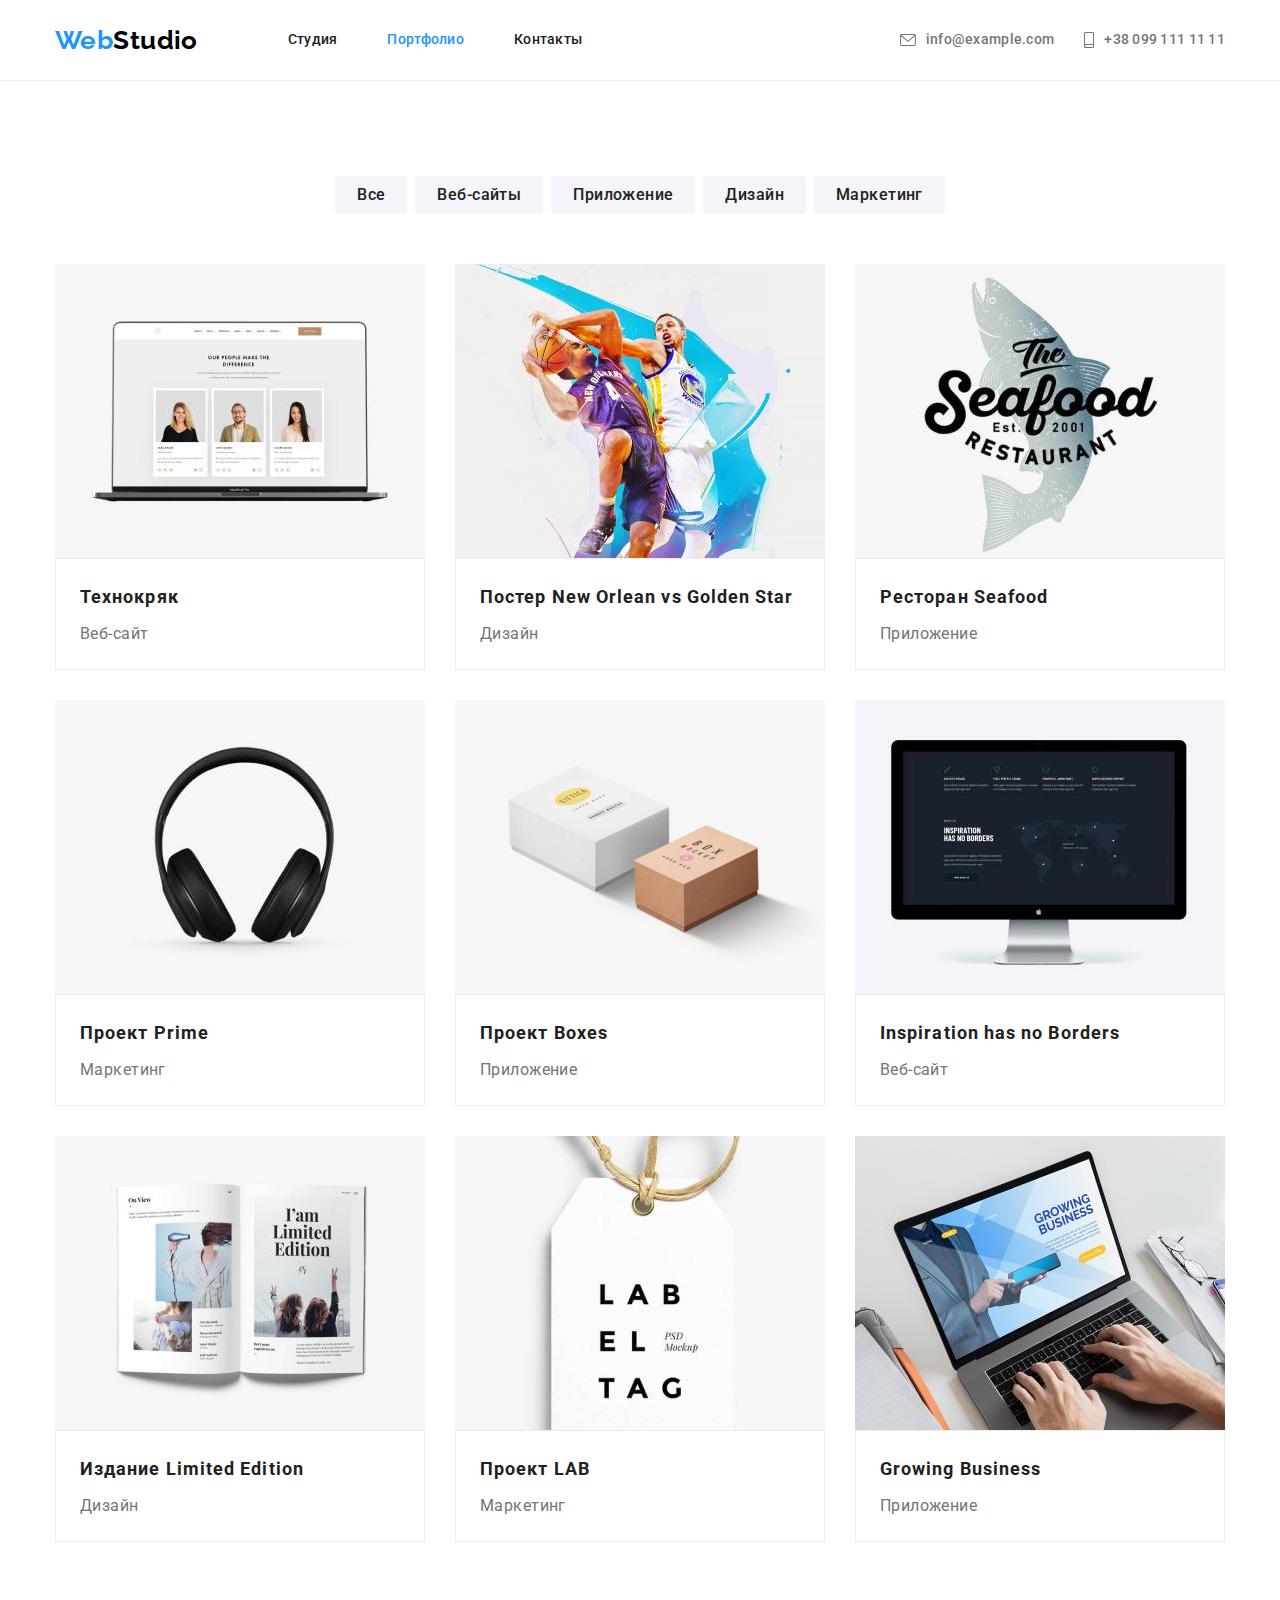
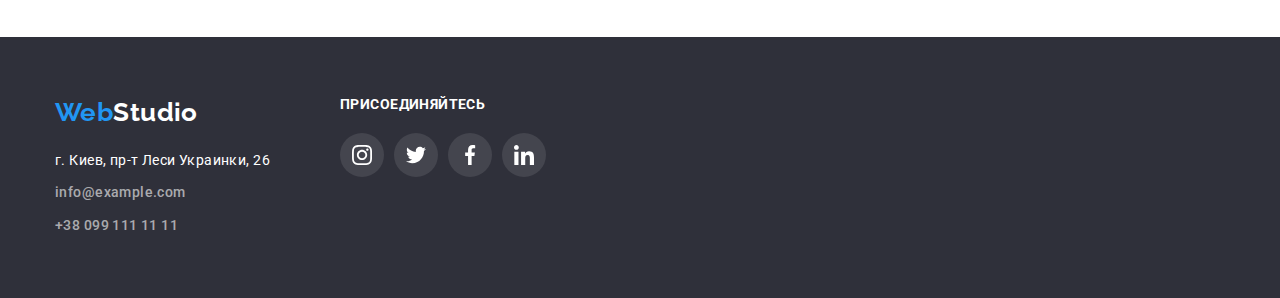
==== portfolio.html @ 205e2533 "hw4" ====
<!DOCTYPE html>
<html lang="en">
<head>
    <meta charset="UTF-8">
    <meta http-equiv="X-UA-Compatible" content="IE=edge">
    <meta name="viewport" content="width=device-width, initial-scale=1.0">
    <title>Portfolio</title>
    <link rel="preconnect" href="https://fonts.googleapis.com">
    <link rel="preconnect" href="https://fonts.gstatic.com" crossorigin>
    <link href="https://fonts.googleapis.com/css2?family=Raleway:wght@700&family=Roboto:wght@400;500;700;900&display=swap"
        rel="stylesheet">
    <link rel="stylesheet" href="https://cdnjs.cloudflare.com/ajax/libs/modern-normalize/0.6.0/modern-normalize.min.css" />
    <link href="./css/style.css" rel="stylesheet">
</head>
<body>
    <!-- Шапка сайта -->
    <header class='portfolio'>
            <div class="container">
                <nav class='main-nav'>
                    <a href="./index.html" class='logo'>
                        <span lang='en' class='logo logo-part'>Web</span><span lang='en'>Studio</span>
                    </a>
            
                    <ul class='site-nav'>
                        <li class="item"><a href="./index.html" class="nav-link ">Студия</a></li>
                        <li class="item"><a href="./portfolio.html" class="nav-link current">Портфолио</a></li>
                        <li class="item"><a href="" class="nav-link">Контакты</a></li>
                    </ul>
            
                    <ul class='contact-list'>
                        <li class='contact-item'>
                            <a href="mailto:info@example.com" class='contact'>
                                <svg class="contact-icon" width='16px' height='12px'>
                                    <use href="./images/sprite1.svg#icon-envelope"></use>
                                </svg>
                                info@example.com
                            </a>
                        </li>
                        <li class='contact-item'>
                            <a href="tel:+380991111111" class='contact'>
                                <svg class="contact-icon" width='10px' height='16px'>
                                    <use href="./images/sprite1.svg#icon-smartphone"></use>
                                </svg>
                                +38 099 111 11 11
                            </a>
                        </li>
                    </ul>
                </nav>
            </div>
    </header>

    <main>
    <section class='portfolio-section section'>
    <div class='container'>
        <h2 class='portfolio-title title visually-hidden '>
            Портфолио
        </h2>
        <ul class='button-list'>
            <li class='button button-item'>
                <input  id="radio-1" type="radio" name="radio" value="1" checked>
                <label for="radio-1">Все</label>
            </li>
            <li class='button button-item' >
                <input id="radio-2" type="radio" name="radio" value="2" >
                <label for="radio-2">Веб-сайты</label>
            </li>
            <li class='button button-item'>
                <input id="radio-3" type="radio" name="radio" value="3">
                <label for="radio-3">Приложение</label>
            </li>
            <li class='button button-item'>
                <input id="radio-4" type="radio" name="radio" value="4">
                <label for="radio-4">Дизайн</label>
            </li>
            <li class='button button-item'>
                <input id="radio-5" type="radio" name="radio" value="5">
                <label for="radio-5">Маркетинг</label>
            </li>
        </ul>

        

        <ul class="portfolio-list">
            <li class='portfolio-item'>
                <img src="./images/portfolio-images/img.jpg" alt="Технокряк" width="370" height="294" class='portgolio-images'>
                <div class="portfolio-descrition">
                <h3 class="portfolio-subtitle subtitle">
                    Технокряк
                </h3>
                <p class="portfolio-text text">
                    Веб-сайт
                </p>
                </div>
            </li>
            <li class='portfolio-item'>
                <img src="./images/portfolio-images/img(1).jpg" alt="Постер New Orlean vs Golden Star" width="370" height="294" class='portgolio-images'>
                <div class="portfolio-descrition">
                <h3 class="portfolio-subtitle subtitle">
                    Постер <span lang='ru'>New Orlean vs Golden Star</span>
                </h3>
                <p class="portfolio-text text">
                    Дизайн
                </p>
            </div>
            </li>
            <li class='portfolio-item'>
                <img src="./images/portfolio-images/img(2).jpg" alt="Ресторан Seafood" width="370" height="294" class='portgolio-images'>
                <div class="portfolio-descrition">
                <h3 class="portfolio-subtitle subtitle">
                    Ресторан <span>Seafood</span>
                </h3>
                <p class="portfolio-text text">
                    Приложение
                </p>
                </div>
            </li>
            <li class='portfolio-item'>
                <img src="./images/portfolio-images/img(3).jpg" alt="Наушники" width="370" height="294" class='portgolio-images'>
                <div class="portfolio-descrition">
                <h3 class="portfolio-subtitle subtitle">
                    Проект <span>Prime</span>
                </h3>
                <p class="portfolio-text text">
                    Маркетинг
                </p>
                </div>
            </li>
            <li class='portfolio-item'>
                <img src="./images/portfolio-images/img(4).jpg" alt="Фото проектов Boxes" width="370" height="294" class='portgolio-images'>
                <div class="portfolio-descrition">
                <h3 class="portfolio-subtitle subtitle">
                    Проект <span>Boxes</span>
                </h3>
                <p class="portfolio-text text">
                    Приложение
                </p>
                </div>
            </li>
            <li class='portfolio-item'>
                <img src="./images/portfolio-images/img(5).jpg" alt="Монитор" width="370" height="294" class='portgolio-images'>
                <div class="portfolio-descrition">
                <h3 class="portfolio-subtitle subtitle">
                    <span>Inspiration has no Borders</span>
                </h3>
                <p class="portfolio-text text">
                    Веб-сайт
                </p>
                </div>
            </li>
            <li class='portfolio-item'>
                <img src="./images/portfolio-images/img(6).jpg" alt="Разворот издания Limited Edition" width="370" height="294" class='portgolio-images'>
                <div class="portfolio-descrition">
                <h3 class="portfolio-subtitle subtitle">
                    Издание <span>Limited Edition</span>
                </h3>
                <p class="portfolio-text text">
                    Дизайн
                </p>
                </div>
            </li>
            <li class='portfolio-item'>
                <img src="./images/portfolio-images/img(7).jpg" alt="Фото проекта LAB" width="370" height="294" class='portgolio-images'>
                <div class="portfolio-descrition">
                <h3 class="portfolio-subtitle subtitle">
                    Проект <span>LAB</span>
                </h3>
                <p class="portfolio-text text">
                    Маркетинг
                </p>
                </div>
            </li>
            <li class='portfolio-item'>
                <img src="./images/portfolio-images/img(8).jpg" alt="Ноутбук" width="370" height="294" class='portgolio-images'>
                <div class="portfolio-descrition">
                <h3 class="portfolio-subtitle subtitle">
                    <span>Growing Business</span>
                </h3>
                <p class="portfolio-text text">
                    Приложение
                </p>
                </div>
            </li>
        </ul>
        </div>
        </section>
    </main>

    <!-- Футер -->
    <footer>
        <div class="container footer-container">
            <div class='right-container'>
                <a href="./index.html" class='logo logo-footer'>
                    <span lang='en' class='logo logo-part'>Web</span><span lang='en'>Studio</span>
                </a>
                <address class='address'>
                    <ul class='address-list'>
                        <li class='address-item'>
                            <a href="/" class="address-map">г. Киев, пр-т Леси Украинки, 26</a>
                        </li>
                        <li class='address-item'>
                            <a href="mailto:info@example.com" class='contact footer-contact'>
                                info@example.com
                            </a>
                        </li>
                        <li class='address-item'>
                            <a href="tel:+380991111111" class='contact footer-contact'>
                                +38 099 111 11 11
                            </a>
                        </li>
                    </ul>
                </address>
            </div>
            <div class="left-container">
                <h3 class="footer-title">Присоединяйтесь</h3>
                <ul class="footer-social social-list">
                    <li class="social-item">
                        <a href="" class="social-link social-footer-link">
                            <svg class="social-icon footer-icon" width="20" height="20">
                                <use href="./images/sprite.svg#icon-instagram"></use>
                            </svg>
                        </a>
                    </li>
                    <li class="social-item">
                        <a href="" class="social-link social-footer-link">
                            <svg class="social-icon footer-icon" width="20" height="20">
                                <use href="./images/sprite.svg#icon-twitter"></use>
                            </svg>
                        </a>
                    </li>
                    <li class="social-item">
                        <a href="" class="social-link social-footer-link">
                            <svg class="social-icon footer-icon" width="20" height="20">
                                <use href="./images/sprite.svg#icon-facebook"></use>
                            </svg>
                        </a>
                    </li>
                    <li class="social-item">
                        <a href="" class="social-link social-footer-link">
                            <svg class="social-icon footer-icon" width="20" height="20">
                                <use href="./images/sprite.svg#icon-linkedin"></use>
                            </svg>
                        </a>
                    </li>
                </ul>
            </div>
        </div>
    </footer>
</body>
</html>
---- css/style.css ----
/*#2196F3- цвет акцента
background #E5E5E5
footer #2F303A
header #FFFFFF
#212121- вторичнний цвет текста
#757575-основной цвет текста
rgba(255, 255, 255, 0,6)-цвет адресса в футере*/

/*Обнуляем стили*/
* {
  padding: 0;
  margin: 0;
  border: 0;
}

/*
*,*before, *after{
    -moz-box-sizing:border-box;
    -webkit-box-sizing: border-box;
    box-sizing: border-box;
}
*/

:focus,
:active {
  outline: none;
}

a:focus,
a:active {
  outline: none;
}

nav,
footer,
header,
aside {
  display: block;
}

html,
body {
  height: 100%;
  width: 100%;
  font-size: 100%;
  line-height: 1;
}

a,
a:visited,
a:hover {
  text-decoration: none;
}

ul,
li {
  list-style: none;
}

h1,
h2,
h3,
h4,
h5,
h6 {
  font-size: inherit;
  font-weight: inherit;
}

:root {
  --primary-text-color: #212121;
  --title-text-color: #757575;
  --accent-color: #2196f3;
  --color-buttons: #f5f4fa;
  --primary-white-color: #ffffff;
  --background-color: #ffffff;
  --social-icon-color: #afb1b8;
}

.visually-hidden {
  position: absolute;
  white-space: nowrap;
  width: 1px;
  height: 1px;
  overflow: hidden;
  border: 0;
  padding: 0;
  clip: rect(0 0 0 0);
  clip-path: inset(50%);
  margin: -1px;
}

body {
  background-color: var(--background-color);
  color: var(--title-text-color);

  font-family: Roboto, sans-serif;
  font-style: normal;
  font-weight: 400;

  letter-spacing: 0.03em;
  font-size: 14px;
  line-height: 1.71;
}

img {
  display: block;
  max-width: 100%;
}

.container {
  margin-left: auto;
  margin-right: auto;
  width: 1200px;
  padding-left: 15px;
  padding-right: 15px;
}

.section {
  padding-top: 95px;
  padding-bottom: 95px;
}

.title {
  font-weight: 700;
  font-size: 36px;
  line-height: 1.17;

  color: var(--primary-text-color);

  text-align: center;

  margin-bottom: 60px;
}

.subtitle {
  font-weight: 500;
  font-size: 16px;
  line-height: 1.19;

  /*text-align: center;*/

  color: var(--primary-text-color);
}
/* -----------------------------------------Header---------------------------------------------------------------- */
header {
  background-color: #ffffff;
}

.main-nav {
  display: flex;
  align-items: center;
}

/* Logo */

.logo {
  font-family: Raleway, sans-serif;
  font-weight: 700;
  font-size: 26px;
  line-height: 1.19;
  color: #000000;
}

.logo-part {
  color: var(--accent-color);
}

/* Site nav */

.site-nav {
  display: flex;
  margin-left: 90px;
}

.site-nav .item:not(:last-child) {
  margin-right: 50px;
}

.nav-link {
  display: block;
  padding-top: 32px;
  padding-bottom: 32px;

  font-weight: 500;
  font-size: 14px;
  line-height: 1.14;
  letter-spacing: 0.02em;

  color: var(--primary-text-color);
}

.nav-link:hover,
.nav-link:focus {
  color: var(--accent-color);
}

.nav-link.current {
  color: var(--accent-color);
}

.contact {
  color: var(--title-text-color);

  font-weight: 500;
  font-size: 14px;
  line-height: 1.14;
  letter-spacing: 0.02em;

  display: flex;
  align-items: center;
}

.contact-list {
  display: flex;
  margin-left: auto;
}

/*.contact-item {
  width: 100%;
  height: 100%;
  display: flex;
  align-items: center;
  justify-content: center;
}*/

.contact-item:not(:last-child) {
  margin-right: 30px;
}

.contact-icon {
  fill: currentColor;

  margin-right: 10px;
}

.contact:hover,
.contact:focus {
  color: var(--accent-color);
}

.contact:hover .contact-icon,
.contact:focus .contact-icon {
  fill: var(--accent-color);
}

/*______________________________________________Studio__________________________________________________________*/
/* ---------------------------------------------Hero----------------------------------------------------------- */
.hero {
  text-align: center;
  padding-top: 200px;
  padding-bottom: 200px;
  margin: 0 auto;

  max-width: 1600px;
  background-image: linear-gradient(
      rgba(47, 48, 58, 0.4),
      rgba(47, 48, 58, 0.4)
    ),
    url(../images/index-images/bg.jpg);
  background-repeat: no-repeat;
  background-size: cover;
  background-position: center;

  background-color: #c4c4c4;
}

.hero-title {
  margin: 0 auto;
  margin-bottom: 30px;

  width: 700px;
  font-weight: 900;
  font-size: 44px;
  line-height: 1.36;

  letter-spacing: 0.06em;
  text-transform: uppercase;

  color: var(--primary-white-color);
}

.hero-button {
  width: 200px;
  height: 50px;

  background-color: var(--accent-color);

  box-shadow: 0px 4px 4px rgba(0, 0, 0, 0.15);
  border-radius: 4px;

  color: var(--primary-white-color);
  font-weight: 700;
  letter-spacing: 0.06em;
  font-size: 16px;
  line-height: 1.87;

  cursor: pointer;
}
/* ----------------------------------------Advantage--------------------------------------------------------------- */
.advantage-section {
  padding-bottom: 0;
}

.advantage-list {
  display: flex;
  margin-right: -30px;
}

/*.advantage-item:not(:last-child) {
  margin-right: 50px;
}*/

.advantage-item {
  flex-basis: calc(100% / 4 - 30px);
  margin-right: 30px;
}

.advantage-subtitle {
  text-transform: uppercase;
  font-size: 14px;
  font-weight: 700;

  margin-bottom: 10px;
}

.container-icon {
  padding: 25px 100px;
  margin-bottom: 30px;

  background: #f5f4fa;
  border-radius: 4px;
}
/*-----------------------------------------Ourwork-----------------------------------------------------------------*/
.ourwork-list {
  display: flex;
  margin-right: -30px;
}

.ourwork-item {
  flex-basis: calc(100% / 3 - 30px);
  margin-right: 30px;
}
/*.ourwork-item:not(:last-child) {
  margin-right: 30px;
}*/
/* ----------------------------------------Ourteam----------------------------------------------------------------- */
.ourteam-section {
  background-color: #f5f4fa;
}

.ourteam-list {
  display: flex;
  margin-right: -30px;
}

.ourteam-item {
  flex-basis: calc(100% / 4 - 30px);
  margin-right: 30px;
}
/*.ourteam-item:not(:last-child) {
  margin-right: 30px;
}*/

.ourteam-description {
  text-align: center;
  padding-top: 30px;
  padding-bottom: 30px;

  background-color: #ffffff;

  box-shadow: 0px 1px 3px rgba(0, 0, 0, 0.12), 0px 1px 1px rgba(0, 0, 0, 0.14),
    0px 2px 1px rgba(0, 0, 0, 0.2);
  border-radius: 0px 0px 4px 4px;
}

.ourteam-subtitle {
  margin-bottom: 10px;
}

.ourteam-text {
  font-size: 16px;
  line-height: 1.18;

  margin-bottom: 16px;
}

.social-list {
  display: flex;
  justify-content: center;
}

.social-item {
  width: 44px;
  height: 44px;
}

.social-item:not(:last-child) {
  margin-right: 10px;
}

.social-icon {
  fill: var(--social-icon-color);
}

.social-link {
  width: 100%;
  height: 100%;
  background-color: #ffffff;
  border-radius: 50%;
  display: flex;
  align-items: center;
  justify-content: center;
}

.social-link:hover,
.social-link:focus {
  background-color: var(--accent-color);
}

.social-link:hover .social-icon,
.social-link:focus .social-icon {
  fill: #ffffff;
}

/* ----------------------------------------Clients----------------------------------------------------------------- */
.clients-list {
  display: flex;

  margin-right: -30px;
}

.clients-item {
  flex-basis: calc(100% / 6 - 30px);
  margin-right: 30px;

  height: 92px;
}

.clients-link {
  width: 100%;
  height: 100%;

  border: 1px solid #afb1b8;
  border-radius: 4px;

  display: flex;
  align-items: center;
  justify-content: center;
}

.clients-icon {
  fill: #afb1b8;
}

.clients-link:hover,
.clients-link:focus {
  border-color: var(--accent-color);
}

.clients-link:hover .clients-icon,
.clients-link:focus .clients-icon {
  fill: var(--accent-color);
}
/*Portfolio-------------------------------------------------------------------------------------------------------*/
.portfolio {
  border-bottom: 1px solid #ececec;
}

.portfolio-section {
  background: #ffffff;
}

.button-list {
  display: flex;
  justify-content: center;
  margin-bottom: 50px;
}

.button {
  display: inline-block;
  padding: 6px 22px;

  background: var(--color-buttons);
  border-radius: 4px;
  user-select: none;

  cursor: pointer;

  font-weight: 500;
  font-size: 16px;
  line-height: 1.62;
  color: var(--primary-text-color);
}

.button-item:not(:last-child) {
  margin-right: 8px;
}

.button-item label {
  cursor: pointer;
}

.button-item input {
  display: none;
}

.button-item:hover,
.button-item:focus {
  background: var(--accent-color);

  box-shadow: 0px 3px 1px rgba(0, 0, 0, 0.1), 0px 1px 2px rgba(0, 0, 0, 0.08),
    0px 2px 2px rgba(0, 0, 0, 0.12);

  color: var(--primary-white-color);
}

.portfolio-list {
  display: flex;
  flex-wrap: wrap;

  margin-left: -30px;
  margin-bottom: -30px;
}

.portfolio-item {
  flex-basis: calc(100% / 3 - 30px);

  margin-left: 30px;
  margin-bottom: 30px;
}

.postfolio-item:focus,
.portfolio-item:hover {
  box-shadow: 0px 1px 1px rgba(0, 0, 0, 0.12), 0px 4px 4px rgba(0, 0, 0, 0.06),
    1px 4px 6px rgba(0, 0, 0, 0.16);
}

.portfolio-subtitle {
  font-weight: 700;
  font-size: 18px;
  line-height: 2;

  letter-spacing: 0.06em;

  margin-bottom: 4px;
}

.portfolio-text {
  font-size: 16px;
  line-height: 1.87;
}

.portfolio-descrition {
  padding: 20px 0 20px 24px;

  border: 1px solid #eeeeee;
}

/* -------------------------------------Footer------------------------------------------------------------------- */

footer {
  background-color: #2f303a;
  padding-top: 60px;
  padding-bottom: 60px;
}

.footer-container {
  display: flex;
}

.left-container {
  margin-left: 70px;
}

.logo-footer {
  color: var(--primary-white-color);
}

address {
  font-style: normal;
  margin-top: 20px;
}

.footer-title {
  font-weight: 700;
  line-height: 1.14;

  text-transform: uppercase;

  color: #ffffff;

  margin-bottom: 20px;
}

.address-item:not(:last-child) {
  margin-bottom: 9px;
}

.footer-contact {
  color: rgba(255, 255, 255, 0.6);
  font-size: 14px;
  line-height: 1.71;

  letter-spacing: 0.03em;
}

.footer-contact:hover,
.footer-contact:focus {
  color: var(--accent-color);
}

.address-map {
  color: var(--primary-white-color);
}

.social-footer-link {
  background-color: rgba(255, 255, 255, 0.1);
}

.footer-icon {
  fill: #ffffff;
}

.social-footer-link:hover,
.social-footer-link:focus {
  background: var(--accent-color);
}
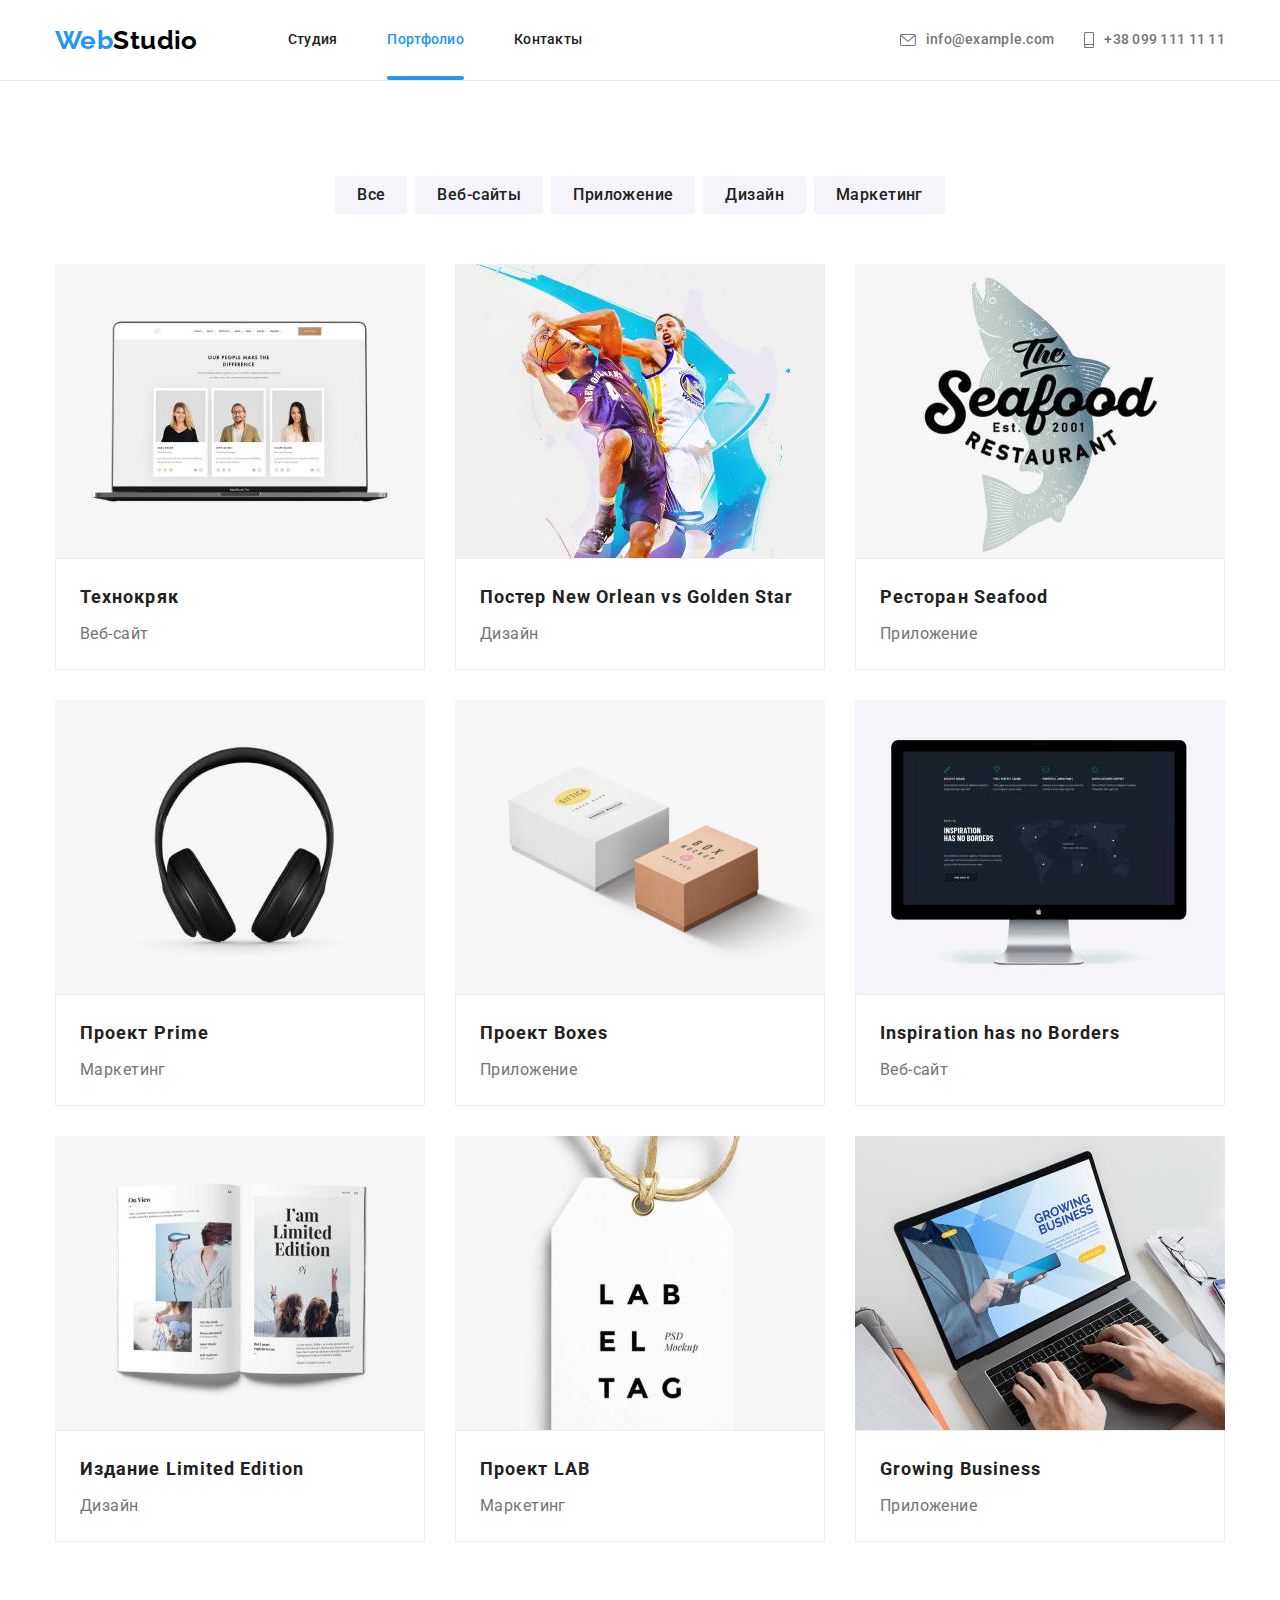
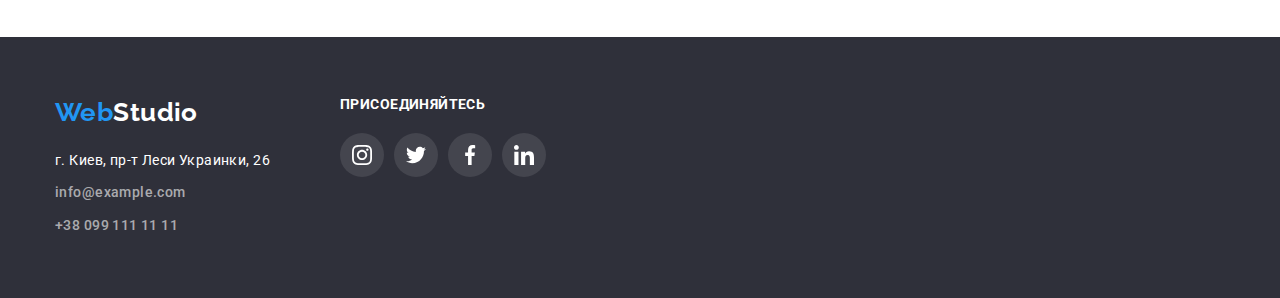
==== commit 4ca983e0: "change" ====
--- a/portfolio.html
+++ b/portfolio.html
@@ -82,7 +82,16 @@
 
         <ul class="portfolio-list">
             <li class='portfolio-item'>
+                <div class="portfolio-thumb">
                 <img src="./images/portfolio-images/img.jpg" alt="Технокряк" width="370" height="294" class='portgolio-images'>
+                
+                <div class="portfolio-overlay">
+                    <p class="overlay-text">Технокряк это современная площадка распространения коронавируса. Компании используют эту платформу
+                        для цифрового
+                        шпионажа и атак на защищённые сервера конкурентов.</p>
+                </div>
+            
+                </div>
                 <div class="portfolio-descrition">
                 <h3 class="portfolio-subtitle subtitle">
                     Технокряк
@@ -159,7 +168,15 @@
                 </div>
             </li>
             <li class='portfolio-item'>
+                <div class="portfolio-thumb">
                 <img src="./images/portfolio-images/img(7).jpg" alt="Фото проекта LAB" width="370" height="294" class='portgolio-images'>
+                <div class="portfolio-overlay">
+                    <p class="overlay-text">Технокряк это современная площадка распространения коронавируса. Компании используют эту
+                        платформу
+                        для цифрового
+                        шпионажа и атак на защищённые сервера конкурентов.</p>
+                </div>
+                </div>
                 <div class="portfolio-descrition">
                 <h3 class="portfolio-subtitle subtitle">
                     Проект <span>LAB</span>
@@ -170,7 +187,16 @@
                 </div>
             </li>
             <li class='portfolio-item'>
+                <div class="portfolio-thumb">
                 <img src="./images/portfolio-images/img(8).jpg" alt="Ноутбук" width="370" height="294" class='portgolio-images'>
+            
+                <div class="portfolio-overlay">
+                    <p class="overlay-text">Технокряк это современная площадка распространения коронавируса. Компании используют эту
+                        платформу
+                        для цифрового
+                        шпионажа и атак на защищённые сервера конкурентов.</p>
+                </div>
+            </div>
                 <div class="portfolio-descrition">
                 <h3 class="portfolio-subtitle subtitle">
                     <span>Growing Business</span>
--- a/css/style.css
+++ b/css/style.css
@@ -188,6 +188,8 @@
   letter-spacing: 0.02em;
 
   color: var(--primary-text-color);
+
+  transition: color 250ms cubic-bezier(0.4, 0, 0.2, 1);
 }
 
 .nav-link:hover,
@@ -197,6 +199,21 @@
 
 .nav-link.current {
   color: var(--accent-color);
+  position: relative;
+}
+
+.nav-link.current:after {
+  content: "";
+  height: 4px;
+  width: 100%;
+  background-color: var(--accent-color);
+  border-radius: 2px;
+
+  position: absolute;
+  left: 0;
+  bottom: 0;
+
+  display: block;
 }
 
 .contact {
@@ -209,6 +226,8 @@
 
   display: flex;
   align-items: center;
+
+  transition: color 250ms cubic-bezier(0.4, 0, 0.2, 1);
 }
 
 .contact-list {
@@ -232,6 +251,8 @@
   fill: currentColor;
 
   margin-right: 10px;
+
+  transition: fill 250ms cubic-bezier(0.4, 0, 0.2, 1);
 }
 
 .contact:hover,
@@ -401,6 +422,8 @@
 
 .social-icon {
   fill: var(--social-icon-color);
+
+  transition: fill 250ms cubic-bezier(0.4, 0, 0.2, 1);
 }
 
 .social-link {
@@ -411,6 +434,8 @@
   display: flex;
   align-items: center;
   justify-content: center;
+
+  transition: background-color 250ms cubic-bezier(0.4, 0, 0.2, 1);
 }
 
 .social-link:hover,
@@ -447,10 +472,14 @@
   display: flex;
   align-items: center;
   justify-content: center;
+
+  transition: background-color 250ms cubic-bezier(0.4, 0, 0.2, 1);
 }
 
 .clients-icon {
   fill: #afb1b8;
+
+  transition: fill 250ms cubic-bezier(0.4, 0, 0.2, 1);
 }
 
 .clients-link:hover,
@@ -497,6 +526,12 @@
   margin-right: 8px;
 }
 
+.button-item {
+  transition: background-color 250ms cubic-bezier(0.4, 0, 0.2, 1),
+    color 250ms cubic-bezier(0.4, 0, 0.2, 1),
+    box-shadow 250ms cubic-bezier(0.4, 0, 0.2, 1);
+}
+
 .button-item label {
   cursor: pointer;
 }
@@ -507,7 +542,7 @@
 
 .button-item:hover,
 .button-item:focus {
-  background: var(--accent-color);
+  background-color: var(--accent-color);
 
   box-shadow: 0px 3px 1px rgba(0, 0, 0, 0.1), 0px 1px 2px rgba(0, 0, 0, 0.08),
     0px 2px 2px rgba(0, 0, 0, 0.12);
@@ -528,6 +563,40 @@
 
   margin-left: 30px;
   margin-bottom: 30px;
+
+  transition: box-shadow 250ms cubic-bezier(0.4, 0, 0.2, 1);
+}
+
+.portfolio-thumb {
+  position: relative;
+
+  overflow: hidden;
+}
+
+.overlay-text {
+  font-size: 18px;
+  line-height: 1.56;
+  color: #ffffff;
+}
+
+.portfolio-overlay {
+  position: absolute;
+  left: 0;
+  bottom: 0;
+
+  background-color: rgba(33, 150, 243, 0.9);
+  width: 100%;
+  height: 100%;
+
+  transform: translateY(100%);
+  opacity: 0;
+  transition: transform 250ms cubic-bezier(0.4, 0, 0.2, 1),
+    opacity 250ms cubic-bezier(0.4, 0, 0.2, 1);
+}
+
+.portfolio-item:hover .portfolio-overlay {
+  transform: translateX(0);
+  opacity: 1;
 }
 
 .postfolio-item:focus,
@@ -603,6 +672,8 @@
   line-height: 1.71;
 
   letter-spacing: 0.03em;
+
+  transition: color 250ms cubic-bezier(0.4, 0, 0.2, 1);
 }
 
 .footer-contact:hover,
@@ -616,6 +687,8 @@
 
 .social-footer-link {
   background-color: rgba(255, 255, 255, 0.1);
+
+  transition: background-color 250ms cubic-bezier(0.4, 0, 0.2, 1);
 }
 
 .footer-icon {
@@ -624,5 +697,5 @@
 
 .social-footer-link:hover,
 .social-footer-link:focus {
-  background: var(--accent-color);
-}
+  background-color: var(--accent-color);
+}
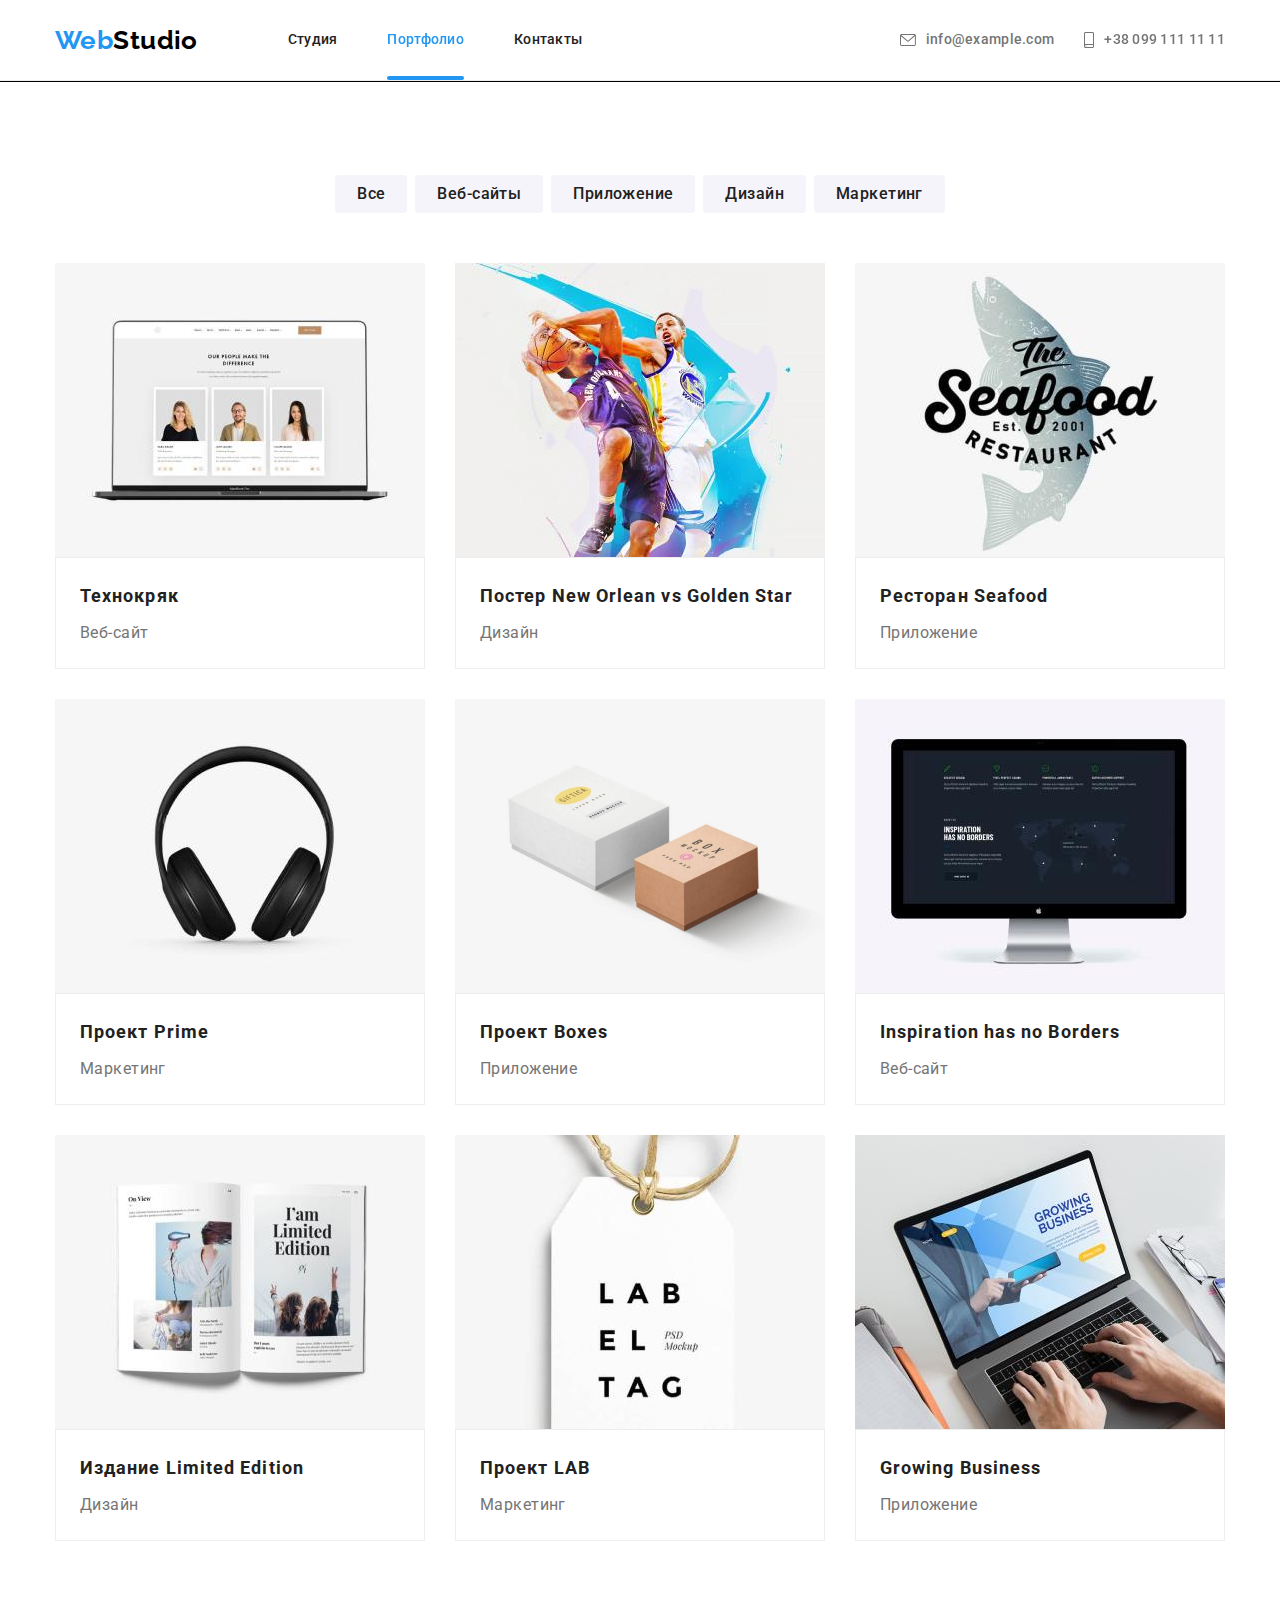
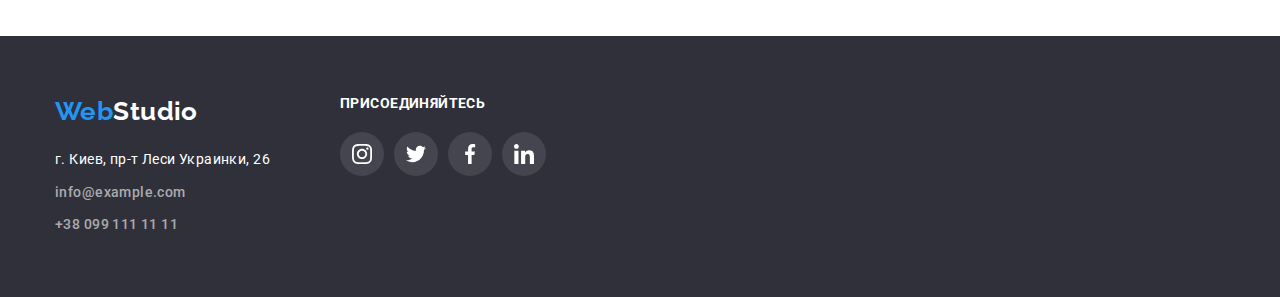
==== commit 23dbf798: "change" ====
--- a/portfolio.html
+++ b/portfolio.html
@@ -86,9 +86,8 @@
                 <img src="./images/portfolio-images/img.jpg" alt="Технокряк" width="370" height="294" class='portgolio-images'>
                 
                 <div class="portfolio-overlay">
-                    <p class="overlay-text">Технокряк это современная площадка распространения коронавируса. Компании используют эту платформу
-                        для цифрового
-                        шпионажа и атак на защищённые сервера конкурентов.</p>
+                    <p class="overlay-text">Технокряк это современная площадка распространения коронавируса. Компании используют эту
+                        платформу для цифрового шпионажа и атак на защищённые сервера конкурентов.</p>
                 </div>
             
                 </div>
@@ -102,7 +101,15 @@
                 </div>
             </li>
             <li class='portfolio-item'>
+                <div class="portfolio-thumb">
                 <img src="./images/portfolio-images/img(1).jpg" alt="Постер New Orlean vs Golden Star" width="370" height="294" class='portgolio-images'>
+                
+                <div class="portfolio-overlay">
+                    <p class="overlay-text">Технокряк это современная площадка распространения коронавируса. Компании используют эту
+                        платформу для цифрового шпионажа и атак на защищённые сервера конкурентов.</p>
+                </div>
+
+                </div>
                 <div class="portfolio-descrition">
                 <h3 class="portfolio-subtitle subtitle">
                     Постер <span lang='ru'>New Orlean vs Golden Star</span>
@@ -113,7 +120,15 @@
             </div>
             </li>
             <li class='portfolio-item'>
+                <div class="portfolio-thumb">
                 <img src="./images/portfolio-images/img(2).jpg" alt="Ресторан Seafood" width="370" height="294" class='portgolio-images'>
+                
+                <div class="portfolio-overlay">
+                    <p class="overlay-text">Технокряк это современная площадка распространения коронавируса. Компании используют эту
+                        платформу для цифрового шпионажа и атак на защищённые сервера конкурентов.</p>
+                </div>
+
+                </div>
                 <div class="portfolio-descrition">
                 <h3 class="portfolio-subtitle subtitle">
                     Ресторан <span>Seafood</span>
@@ -124,7 +139,15 @@
                 </div>
             </li>
             <li class='portfolio-item'>
+                <div class="portfolio-thumb">
                 <img src="./images/portfolio-images/img(3).jpg" alt="Наушники" width="370" height="294" class='portgolio-images'>
+                
+                <div class="portfolio-overlay">
+                    <p class="overlay-text">Технокряк это современная площадка распространения коронавируса. Компании используют эту
+                        платформу для цифрового шпионажа и атак на защищённые сервера конкурентов.</p>
+                </div>
+                
+                </div>
                 <div class="portfolio-descrition">
                 <h3 class="portfolio-subtitle subtitle">
                     Проект <span>Prime</span>
@@ -135,7 +158,15 @@
                 </div>
             </li>
             <li class='portfolio-item'>
+                <div class="portfolio-thumb">
                 <img src="./images/portfolio-images/img(4).jpg" alt="Фото проектов Boxes" width="370" height="294" class='portgolio-images'>
+                
+                <div class="portfolio-overlay">
+                    <p class="overlay-text">Технокряк это современная площадка распространения коронавируса. Компании используют эту
+                        платформу для цифрового шпионажа и атак на защищённые сервера конкурентов.</p>
+                </div>
+                
+                </div>
                 <div class="portfolio-descrition">
                 <h3 class="portfolio-subtitle subtitle">
                     Проект <span>Boxes</span>
@@ -146,7 +177,14 @@
                 </div>
             </li>
             <li class='portfolio-item'>
+                <div class="portfolio-thumb">
                 <img src="./images/portfolio-images/img(5).jpg" alt="Монитор" width="370" height="294" class='portgolio-images'>
+                <div class="portfolio-overlay">
+                    <p class="overlay-text">Технокряк это современная площадка распространения коронавируса. Компании используют эту
+                        платформу для цифрового шпионажа и атак на защищённые сервера конкурентов.</p>
+                </div>
+
+                </div>
                 <div class="portfolio-descrition">
                 <h3 class="portfolio-subtitle subtitle">
                     <span>Inspiration has no Borders</span>
@@ -157,7 +195,15 @@
                 </div>
             </li>
             <li class='portfolio-item'>
+                <div class="portfolio-thumb">
                 <img src="./images/portfolio-images/img(6).jpg" alt="Разворот издания Limited Edition" width="370" height="294" class='portgolio-images'>
+                
+                <div class="portfolio-overlay">
+                    <p class="overlay-text">Технокряк это современная площадка распространения коронавируса. Компании используют эту
+                        платформу для цифрового шпионажа и атак на защищённые сервера конкурентов.</p>
+                </div>
+
+                </div>
                 <div class="portfolio-descrition">
                 <h3 class="portfolio-subtitle subtitle">
                     Издание <span>Limited Edition</span>
@@ -170,12 +216,12 @@
             <li class='portfolio-item'>
                 <div class="portfolio-thumb">
                 <img src="./images/portfolio-images/img(7).jpg" alt="Фото проекта LAB" width="370" height="294" class='portgolio-images'>
-                <div class="portfolio-overlay">
-                    <p class="overlay-text">Технокряк это современная площадка распространения коронавируса. Компании используют эту
-                        платформу
-                        для цифрового
-                        шпионажа и атак на защищённые сервера конкурентов.</p>
-                </div>
+                
+                <div class="portfolio-overlay">
+                    <p class="overlay-text">Технокряк это современная площадка распространения коронавируса. Компании используют эту
+                        платформу для цифрового шпионажа и атак на защищённые сервера конкурентов.</p>
+                </div>
+                
                 </div>
                 <div class="portfolio-descrition">
                 <h3 class="portfolio-subtitle subtitle">
@@ -192,9 +238,7 @@
             
                 <div class="portfolio-overlay">
                     <p class="overlay-text">Технокряк это современная площадка распространения коронавируса. Компании используют эту
-                        платформу
-                        для цифрового
-                        шпионажа и атак на защищённые сервера конкурентов.</p>
+                        платформу для цифрового шпионажа и атак на защищённые сервера конкурентов.</p>
                 </div>
             </div>
                 <div class="portfolio-descrition">
--- a/css/style.css
+++ b/css/style.css
@@ -101,6 +101,8 @@
   letter-spacing: 0.03em;
   font-size: 14px;
   line-height: 1.71;
+
+  padding-top: 80px;
 }
 
 img {
@@ -130,7 +132,7 @@
 
   text-align: center;
 
-  margin-bottom: 60px;
+  margin-bottom: 50px;
 }
 
 .subtitle {
@@ -145,6 +147,16 @@
 /* -----------------------------------------Header---------------------------------------------------------------- */
 header {
   background-color: #ffffff;
+
+  position: fixed;
+  top: 0;
+  left: 0;
+
+  width: 100%;
+  min-height: 80px;
+  outline: 1px black solid;
+
+  z-index: 15;
 }
 
 .main-nav {
@@ -361,6 +373,26 @@
 .ourwork-item {
   flex-basis: calc(100% / 3 - 30px);
   margin-right: 30px;
+
+  position: relative;
+}
+
+.container-label {
+  justify-content: center;
+  align-items: center;
+}
+
+.ourwork-label {
+  position: absolute;
+  bottom: 0;
+  left: 0;
+
+  background: rgba(47, 48, 58, 0.8);
+  color: #ffffff;
+  font-weight: 700;
+
+  width: 100%;
+  height: 70px;
 }
 /*.ourwork-item:not(:last-child) {
   margin-right: 30px;
@@ -378,6 +410,9 @@
 .ourteam-item {
   flex-basis: calc(100% / 4 - 30px);
   margin-right: 30px;
+
+  box-shadow: 0px 1px 3px rgba(0, 0, 0, 0.12), 0px 1px 1px rgba(0, 0, 0, 0.14),
+    0px 2px 1px rgba(0, 0, 0, 0.2);
 }
 /*.ourteam-item:not(:last-child) {
   margin-right: 30px;
@@ -390,8 +425,6 @@
 
   background-color: #ffffff;
 
-  box-shadow: 0px 1px 3px rgba(0, 0, 0, 0.12), 0px 1px 1px rgba(0, 0, 0, 0.14),
-    0px 2px 1px rgba(0, 0, 0, 0.2);
   border-radius: 0px 0px 4px 4px;
 }
 
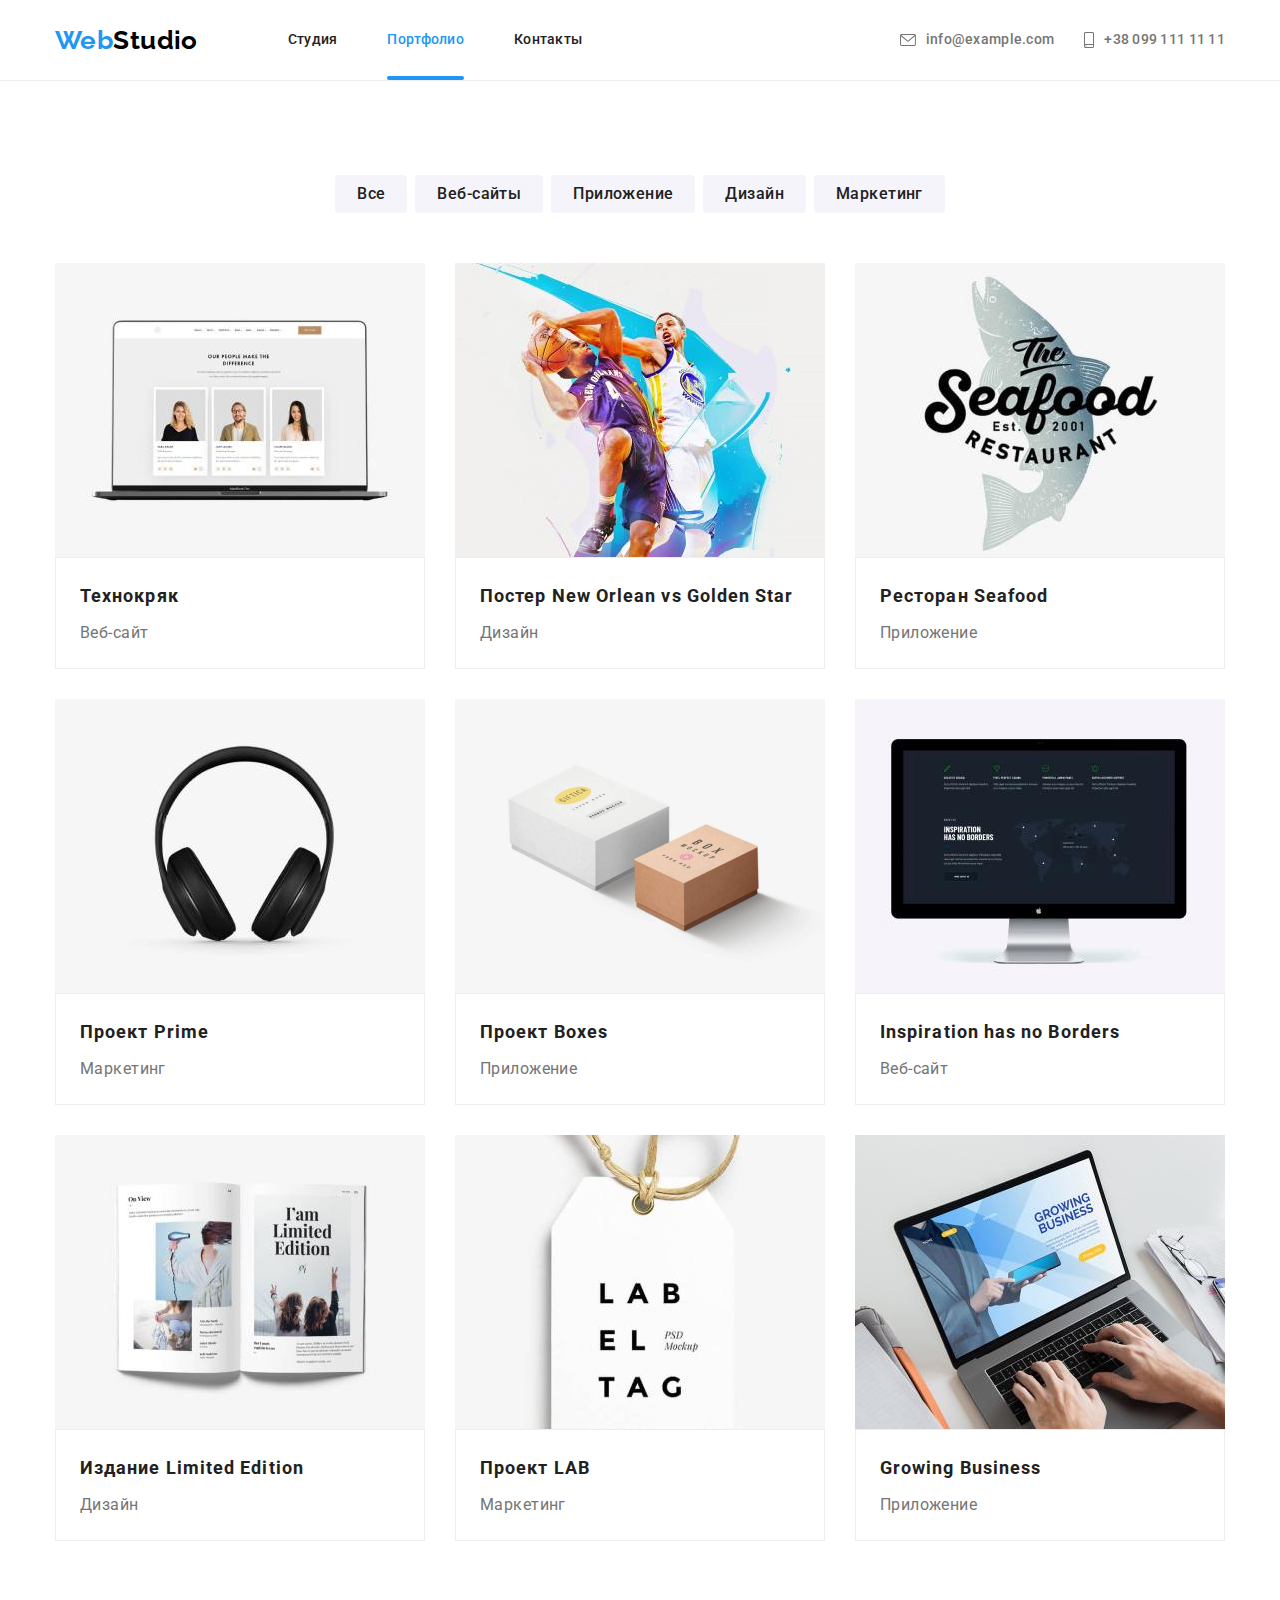
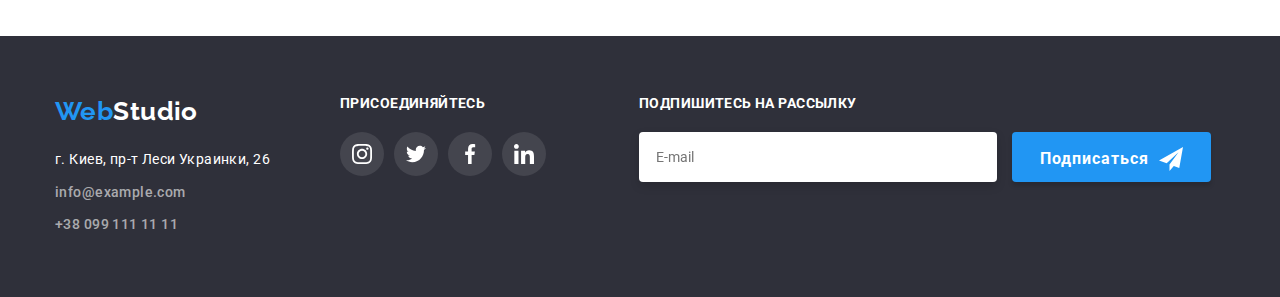
==== commit 1c9de027: "change" ====
--- a/portfolio.html
+++ b/portfolio.html
@@ -258,61 +258,81 @@
     <!-- Футер -->
     <footer>
         <div class="container footer-container">
-            <div class='right-container'>
-                <a href="./index.html" class='logo logo-footer'>
-                    <span lang='en' class='logo logo-part'>Web</span><span lang='en'>Studio</span>
-                </a>
-                <address class='address'>
-                    <ul class='address-list'>
-                        <li class='address-item'>
-                            <a href="/" class="address-map">г. Киев, пр-т Леси Украинки, 26</a>
-                        </li>
-                        <li class='address-item'>
-                            <a href="mailto:info@example.com" class='contact footer-contact'>
-                                info@example.com
-                            </a>
-                        </li>
-                        <li class='address-item'>
-                            <a href="tel:+380991111111" class='contact footer-contact'>
-                                +38 099 111 11 11
+                <div class='right-container'>
+                    <a href="./index.html" class='logo logo-footer'>
+                        <span lang='en' class='logo logo-part'>Web</span><span lang='en'>Studio</span>
+                    </a>
+                    <address class='address'>
+                        <ul class='address-list'>
+                            <li class='address-item'>
+                                <a href="/" class="address-map">г. Киев, пр-т Леси Украинки, 26</a>
+                            </li>
+                            <li class='address-item'>
+                                <a href="mailto:info@example.com" class='contact footer-contact'>
+                                    info@example.com
+                                </a>
+                            </li>
+                            <li class='address-item'>
+                                <a href="tel:+380991111111" class='contact footer-contact'>
+                                    +38 099 111 11 11
+                                </a>
+                            </li>
+                        </ul>
+                    </address>
+                </div>
+                <div class="center-container">
+                    <h3 class="footer-title">Присоединяйтесь</h3>
+                    <ul class="footer-social social-list">
+                        <li class="social-item">
+                            <a href="" class="social-link social-footer-link">
+                                <svg class="social-icon footer-icon" width="20" height="20">
+                                    <use href="./images/sprite.svg#icon-instagram"></use>
+                                </svg>
+                            </a>
+                        </li>
+                        <li class="social-item">
+                            <a href="" class="social-link social-footer-link">
+                                <svg class="social-icon footer-icon" width="20" height="20">
+                                    <use href="./images/sprite.svg#icon-twitter"></use>
+                                </svg>
+                            </a>
+                        </li>
+                        <li class="social-item">
+                            <a href="" class="social-link social-footer-link">
+                                <svg class="social-icon footer-icon" width="20" height="20">
+                                    <use href="./images/sprite.svg#icon-facebook"></use>
+                                </svg>
+                            </a>
+                        </li>
+                        <li class="social-item">
+                            <a href="" class="social-link social-footer-link">
+                                <svg class="social-icon footer-icon" width="20" height="20">
+                                    <use href="./images/sprite.svg#icon-linkedin"></use>
+                                </svg>
                             </a>
                         </li>
                     </ul>
-                </address>
-            </div>
-            <div class="left-container">
-                <h3 class="footer-title">Присоединяйтесь</h3>
-                <ul class="footer-social social-list">
-                    <li class="social-item">
-                        <a href="" class="social-link social-footer-link">
-                            <svg class="social-icon footer-icon" width="20" height="20">
-                                <use href="./images/sprite.svg#icon-instagram"></use>
-                            </svg>
-                        </a>
-                    </li>
-                    <li class="social-item">
-                        <a href="" class="social-link social-footer-link">
-                            <svg class="social-icon footer-icon" width="20" height="20">
-                                <use href="./images/sprite.svg#icon-twitter"></use>
-                            </svg>
-                        </a>
-                    </li>
-                    <li class="social-item">
-                        <a href="" class="social-link social-footer-link">
-                            <svg class="social-icon footer-icon" width="20" height="20">
-                                <use href="./images/sprite.svg#icon-facebook"></use>
-                            </svg>
-                        </a>
-                    </li>
-                    <li class="social-item">
-                        <a href="" class="social-link social-footer-link">
-                            <svg class="social-icon footer-icon" width="20" height="20">
-                                <use href="./images/sprite.svg#icon-linkedin"></use>
-                            </svg>
-                        </a>
-                    </li>
-                </ul>
-            </div>
+                </div>
+                <div class='left-container'>
+                    <h3 class='footer-title'>
+                        Подпишитесь на рассылку
+                    </h3>
+                
+                    <div class="form-mailing">
+                        <label for="mail"></label>
+                        <input type="email" name="mail" id="mail" placeholder="E-mail" />
+                
+                        <button type="submit" class='button-submit'>
+                            <div class='wrapper-button'>
+                                <span>Подписаться</span>
+                                <svg class="mailing-icon" width="24" height="24">
+                                    <use href="./images/sprite5.svg#icon-send"></use>
+                                </svg>
+                            </div>
+                
+                        </button>
+                    </div>
+                </div>
         </div>
     </footer>
 </body>
--- a/css/style.css
+++ b/css/style.css
@@ -154,7 +154,6 @@
 
   width: 100%;
   min-height: 80px;
-  outline: 1px black solid;
 
   z-index: 15;
 }
@@ -390,9 +389,13 @@
   background: rgba(47, 48, 58, 0.8);
   color: #ffffff;
   font-weight: 700;
+  line-height: 1.14;
 
   width: 100%;
   height: 70px;
+  text-transform: uppercase;
+  padding: 27px 0;
+  text-align: center;
 }
 /*.ourwork-item:not(:last-child) {
   margin-right: 30px;
@@ -606,25 +609,31 @@
   overflow: hidden;
 }
 
+.portfolio-overlay {
+  display: flex;
+  position: absolute;
+  left: 0;
+  bottom: 0;
+
+  background-color: rgba(33, 150, 243, 0.9);
+  width: 100%;
+  height: 100%;
+
+  transform: translateY(100%);
+  opacity: 0;
+  transition: transform 250ms cubic-bezier(0.4, 0, 0.2, 1),
+    opacity 250ms cubic-bezier(0.4, 0, 0.2, 1);
+}
+
 .overlay-text {
   font-size: 18px;
   line-height: 1.56;
   color: #ffffff;
-}
-
-.portfolio-overlay {
-  position: absolute;
-  left: 0;
-  bottom: 0;
-
-  background-color: rgba(33, 150, 243, 0.9);
-  width: 100%;
-  height: 100%;
-
-  transform: translateY(100%);
-  opacity: 0;
-  transition: transform 250ms cubic-bezier(0.4, 0, 0.2, 1),
-    opacity 250ms cubic-bezier(0.4, 0, 0.2, 1);
+
+  display: flex;
+  align-items: center;
+
+  padding: 0 24px;
 }
 
 .portfolio-item:hover .portfolio-overlay {
@@ -671,7 +680,7 @@
   display: flex;
 }
 
-.left-container {
+.center-container {
   margin-left: 70px;
 }
 
@@ -732,3 +741,303 @@
 .social-footer-link:focus {
   background-color: var(--accent-color);
 }
+
+.left-container {
+  margin-left: 93px;
+}
+
+.form-mailing input {
+  width: 358px;
+  height: 50px;
+
+  border: 1px solid rgba(255, 255, 255, 0.3);
+  box-sizing: border-box;
+  filter: drop-shadow(0px 4px 4px rgba(0, 0, 0, 0.15));
+  border-radius: 4px;
+
+  padding-left: 16px;
+
+  vertical-align: middle;
+
+  transform: border 250ms cubic-bezier(0.4, 0, 0.2, 1);
+}
+
+.form-mailing input:hover,
+.form-mailing input:focus {
+  border: 2px solid var(--accent-color);
+}
+
+.form-mailing button {
+  height: 50px;
+
+  background: #2196f3;
+  box-shadow: 0px 4px 4px rgba(0, 0, 0, 0.15);
+  border-radius: 4px;
+
+  margin-left: 12px;
+  padding: 12px 28px;
+
+  font-weight: 700;
+  font-size: 16px;
+  line-height: 1.87;
+  /* identical to box height, or 187% */
+  letter-spacing: 0.06em;
+
+  color: #ffffff;
+
+  vertical-align: middle;
+
+  transform: background-color 250ms cubic-bezier(0.4, 0, 0.2, 1);
+}
+
+.wrapper-button {
+  display: flex;
+  align-items: center;
+  justify-content: center;
+}
+
+.form-mailing button:hover,
+.form-mailing button:focus {
+  background-color: #188ce8;
+}
+
+.mailing-icon {
+  margin-left: 10px;
+  fill: #ffffff;
+}
+/*-------------------------------------------------------Modal-----------------------------------------------------*/
+.backdrop {
+  width: 100vw;
+  height: 100vh;
+  background-color: rgba(157, 164, 189, 0.52);
+  position: fixed;
+  top: 0;
+  transition: opacity 500ms linear, visibility 500ms linear;
+
+  z-index: 50;
+}
+
+.backdrop.is-hidden .modal {
+  /*transform: rotate(180deg);*/
+  transition: transform 500ms linear;
+}
+
+.modal {
+  position: absolute;
+  width: 528px;
+  min-height: 581px;
+  background-color: #ffffff;
+
+  top: 50%;
+  left: 50%;
+  transform: translate(-50%, -50%) rotate(0deg);
+  transition: transform 500ms linear;
+
+  padding: 40px;
+}
+
+.form-title {
+  font-weight: 700;
+  font-size: 20px;
+  line-height: 1.15;
+  text-align: center;
+  color: #000000;
+
+  margin-bottom: 12px;
+}
+
+.form-field {
+  display: flex;
+  flex-direction: column;
+}
+
+.form-field:not(:last-child) {
+  margin-bottom: 10px;
+}
+
+.form-field textarea {
+  border: 1px solid rgba(33, 33, 33, 0.2);
+  box-sizing: border-box;
+  border-radius: 4px;
+}
+
+.form-input {
+  height: 40px;
+  padding-left: 42px;
+
+  width: 100%;
+}
+
+.form-comment {
+  height: 120px;
+  padding-top: 12px;
+  padding-left: 16px;
+}
+
+.form-field label {
+  font-size: 12px;
+  line-height: 1.16;
+
+  letter-spacing: 0.01em;
+
+  margin-bottom: 4px;
+}
+
+textarea {
+  resize: none;
+}
+
+textarea::placeholder {
+  font-size: 12px;
+  line-height: 1.67;
+  letter-spacing: 0.01em;
+
+  color: rgba(117, 117, 117, 0.5);
+}
+
+.form-field textarea {
+  margin-bottom: 20px;
+}
+
+.form-field textarea::placeholder:focus,
+.form-field textarea::placeholder:hover {
+  color: transparent;
+}
+
+.modal-wrapper {
+  position: relative;
+
+  border: 1px solid rgba(33, 33, 33, 0.2);
+  box-sizing: border-box;
+  border-radius: 4px;
+
+  transform: border 250ms cubic-bezier(0.4, 0, 0.2, 1);
+}
+
+.modal-icon {
+  position: absolute;
+
+  left: 12px;
+  top: 50%;
+  transform: translateY(-50%);
+}
+
+.modal-wrapper input:focus,
+.modal-wrapper input:hover {
+  border: 1px solid #2196f3;
+}
+
+.modal-wrapper input:focus + .modal-icon,
+.modal-wrapper input:hover + .modal-icon {
+  fill: var(--accent-color);
+}
+
+.form-field textarea:focus,
+.form-field textarea:hover {
+  border: 1px solid #2196f3;
+}
+
+.modal-btn {
+  border: 1px solid #999999;
+  background-color: transparent;
+  width: 30px;
+  height: 30px;
+  border-radius: 50%;
+  position: absolute;
+  top: 8px;
+  right: 8px;
+  display: flex;
+  align-items: center;
+  justify-content: center;
+  transform: border-color 250ms cubic-bezier(0.4, 0, 0.2, 1);
+}
+
+.modal-close-icon {
+  transform: fill 250ms cubic-bezier(0.4, 0, 0.2, 1);
+}
+
+.modal-btn:hover,
+.modal-btn:focus {
+  border-color: var(--accent-color);
+}
+
+.modal-btn:hover .modal-close-icon,
+.modal-btn:focus .modal-close-icon {
+  fill: var(--accent-color);
+}
+
+.backdrop.is-hidden {
+  visibility: hidden;
+  opacity: 0;
+  pointer-events: none;
+}
+
+.modal-form-checkbox-label {
+  display: flex;
+  align-items: center;
+  justify-content: center;
+
+  font-size: 12px;
+  margin-bottom: 20px;
+}
+
+.modal-form-checkbox-label::before {
+  display: block;
+  content: "";
+  width: 18px;
+  height: 18px;
+  margin-right: 6px;
+
+  border: 1px solid #212121;
+  cursor: pointer;
+}
+
+.modal-checkbox:checked + .modal-form-checkbox-label::before {
+  background-image: linear-gradient(var(--accent-color), var(--accent-color)),
+    url(../images/sprite6.svg#icon-check);
+  background-repeat: no-repeat;
+  background-size: cover;
+  background-position: center;
+}
+
+.modal-checkbox:focus + .modal-form-checkbox-label::before,
+.modal-checkbox:hover + .modal-form-checkbox-label::before {
+  border-color: #2196f3;
+  border-radius: 2px;
+}
+
+.accept-policy-link {
+  font-size: 14px;
+  line-height: 1.71;
+
+  text-decoration-line: underline;
+
+  color: #2196f3;
+}
+
+.modal-btn-submit {
+  display: block;
+  margin: 0 auto;
+  height: 50px;
+
+  background: var(--accent-color);
+  box-shadow: 0px 4px 4px rgba(0, 0, 0, 0.15);
+  border-radius: 4px;
+
+  padding: 10px 55px;
+
+  font-weight: 700;
+  font-size: 16px;
+  line-height: 1.87;
+  letter-spacing: 0.06em;
+
+  color: #ffffff;
+  cursor: pointer;
+
+  transform: background-color 250ms cubic-bezier(0.4, 0, 0.2, 1);
+}
+
+.modal-btn-submit:hover,
+.modal-btn-submit:focus {
+  background-color: #188ce8;
+}
